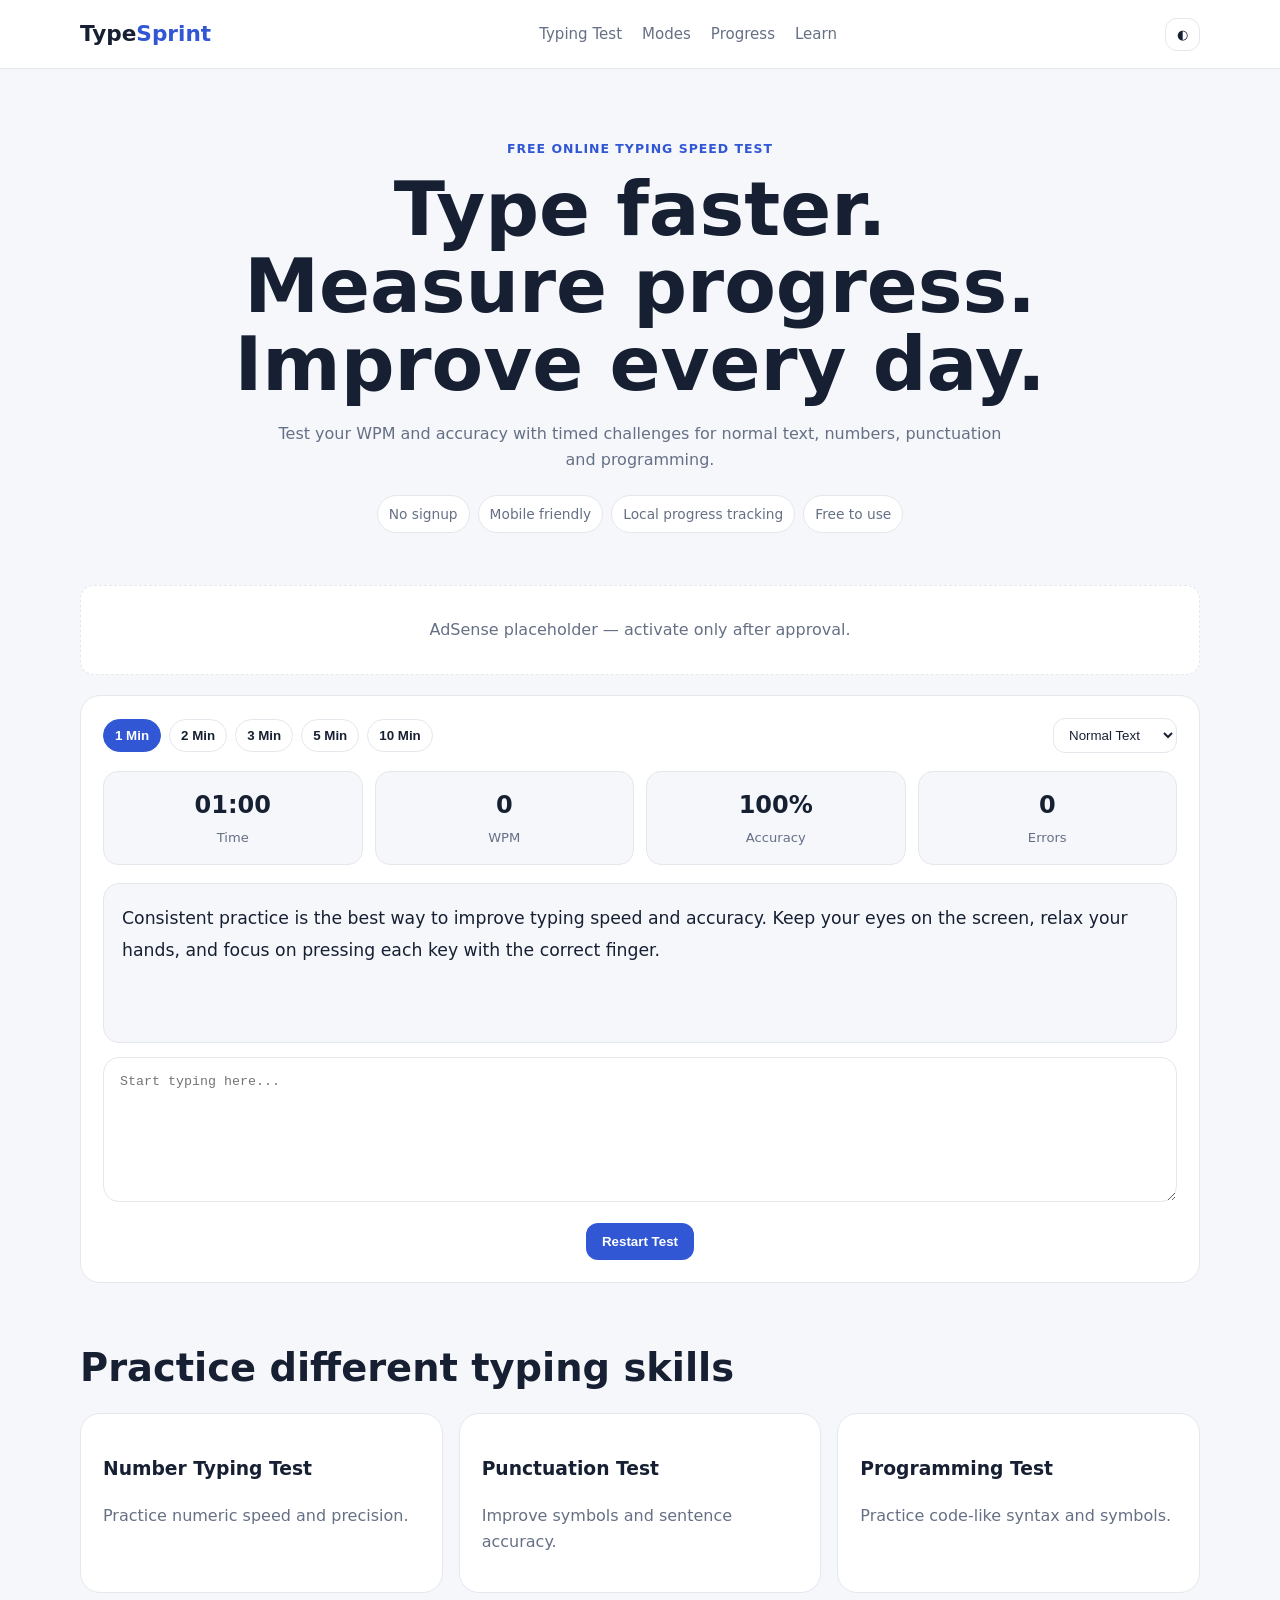
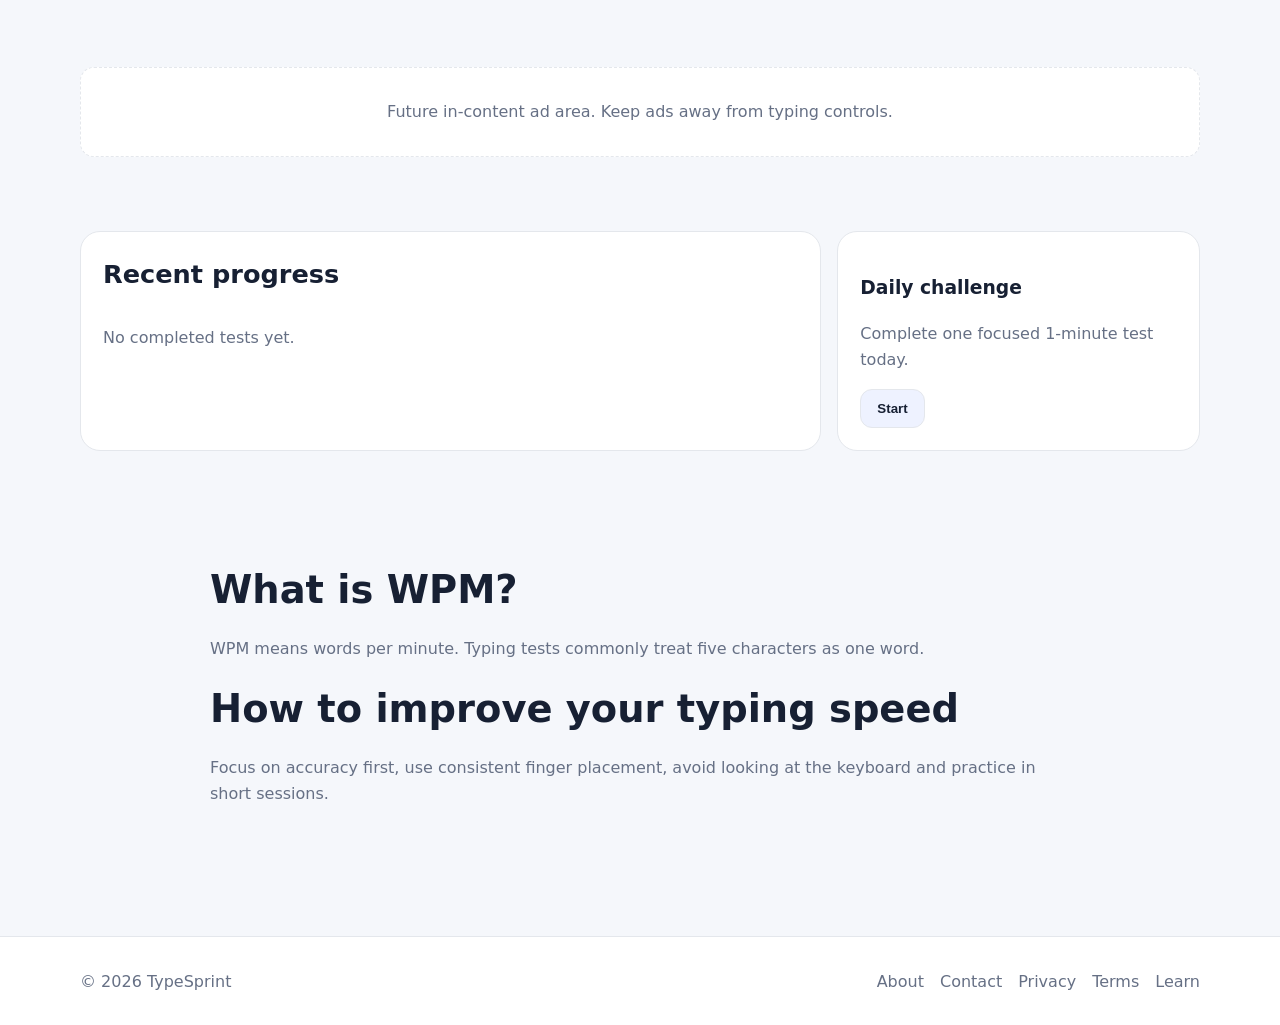
==== index.html @ 7d301784 "Initial TypeSprint V2 website" ====
<!doctype html><html lang="en" data-theme="light"><head><meta charset="utf-8"><meta name="viewport" content="width=device-width,initial-scale=1"><title>TypeSprint – Free Typing Test, WPM & Accuracy</title><meta name="description" content="Take a free typing test online. Measure WPM, accuracy, errors and practice normal text, numbers, punctuation and programming typing."><meta name="robots" content="index,follow"><link rel="canonical" href="https://example.com/"><link rel="stylesheet" href="styles.css"></head><body><header class="header"><div class="container nav-wrap"><a class="brand" href="index.html">Type<span>Sprint</span></a><nav class="nav"><a href="#typing-test">Typing Test</a><a href="#tools">Modes</a><a href="#progress">Progress</a><a href="blog.html">Learn</a></nav><button class="icon-btn" id="themeBtn">◐</button></div></header><main><section class="hero"><div class="container"><div class="eyebrow">Free online typing speed test</div><h1>Type faster. Measure progress. Improve every day.</h1><p>Test your WPM and accuracy with timed challenges for normal text, numbers, punctuation and programming.</p><div class="badge-row"><span class="badge">No signup</span><span class="badge">Mobile friendly</span><span class="badge">Local progress tracking</span><span class="badge">Free to use</span></div></div></section><div class="container ad-slot">AdSense placeholder — activate only after approval.</div><section class="container" id="typing-test"><div class="test-shell"><div class="toolbar"><div class="segment"><button class="active" data-seconds="60">1 Min</button><button data-seconds="120">2 Min</button><button data-seconds="180">3 Min</button><button data-seconds="300">5 Min</button><button data-seconds="600">10 Min</button></div><select class="mode-select" id="modeSelect"><option value="normal">Normal Text</option><option value="numbers">Numbers</option><option value="punctuation">Punctuation</option><option value="programming">Programming</option></select></div><div class="stats"><div class="stat"><strong id="time">01:00</strong><span>Time</span></div><div class="stat"><strong id="wpm">0</strong><span>WPM</span></div><div class="stat"><strong id="accuracy">100%</strong><span>Accuracy</span></div><div class="stat"><strong id="errors">0</strong><span>Errors</span></div></div><div class="passage" id="passage"></div><label class="sr-only" for="typingInput">Type here</label><textarea id="typingInput" placeholder="Start typing here..." autocomplete="off" spellcheck="false"></textarea><div class="actions"><button class="btn btn-primary" id="restartBtn">Restart Test</button></div><div class="result hidden" id="resultPanel"><h2>Your result</h2><div class="result-grid"><div><strong id="resultWpm">0</strong><span>WPM</span></div><div><strong id="resultAccuracy">0%</strong><span>Accuracy</span></div><div><strong id="resultChars">0</strong><span>Correct chars</span></div><div><strong id="resultErrors">0</strong><span>Errors</span></div></div><p id="personalBest"></p></div></div></section><section class="section" id="tools"><div class="container"><h2>Practice different typing skills</h2><div class="grid-3"><a class="card" href="number-typing-test.html"><h3>Number Typing Test</h3><p>Practice numeric speed and precision.</p></a><a class="card" href="punctuation-typing-test.html"><h3>Punctuation Test</h3><p>Improve symbols and sentence accuracy.</p></a><a class="card" href="programming-typing-test.html"><h3>Programming Test</h3><p>Practice code-like syntax and symbols.</p></a></div></div></section><div class="container ad-slot">Future in-content ad area. Keep ads away from typing controls.</div><section class="section" id="progress"><div class="container grid-3"><div class="card" style="grid-column:span 2"><h2 style="font-size:1.6rem">Recent progress</h2><div class="history-list" id="historyList"></div></div><div class="card"><h3>Daily challenge</h3><p>Complete one focused 1-minute test today.</p><button class="btn btn-secondary" id="dailyBtn">Start</button></div></div></section><section class="section"><div class="container content"><h2>What is WPM?</h2><p>WPM means words per minute. Typing tests commonly treat five characters as one word.</p><h2>How to improve your typing speed</h2><p>Focus on accuracy first, use consistent finger placement, avoid looking at the keyboard and practice in short sessions.</p></div></section></main><footer class="footer"><div class="container footer-inner"><span>© <span id="year"></span> TypeSprint</span><div class="footer-links"><a href="about.html">About</a><a href="contact.html">Contact</a><a href="privacy.html">Privacy</a><a href="terms.html">Terms</a><a href="blog.html">Learn</a></div></div></footer><script src="script.js"></script></body></html>
---- styles.css ----
*{box-sizing:border-box}:root{--bg:#f5f7fb;--card:#fff;--text:#172033;--muted:#667085;--border:#e4e7ec;--accent:#3157d5;--good:#16845b;--bad:#c43e3e;--soft:#eef2ff}html[data-theme="dark"]{--bg:#0f1420;--card:#161d2b;--text:#eef2f7;--muted:#9aa4b5;--border:#2b3444;--accent:#7e96ff;--good:#59d4a2;--bad:#ff8787;--soft:#202a40}body{margin:0;font-family:Inter,system-ui,sans-serif;background:var(--bg);color:var(--text);line-height:1.6}a{color:inherit;text-decoration:none}.container{width:min(1120px,calc(100% - 32px));margin:auto}.header{position:sticky;top:0;z-index:30;background:var(--card);border-bottom:1px solid var(--border)}.nav-wrap{min-height:68px;display:flex;align-items:center;justify-content:space-between;gap:18px}.brand{font-size:1.35rem;font-weight:900}.brand span{color:var(--accent)}.nav{display:flex;gap:20px;color:var(--muted);font-size:.94rem}.icon-btn,.segment button,.mode-select{border:1px solid var(--border);background:var(--card);color:var(--text);border-radius:12px;padding:8px 11px;cursor:pointer}.hero{padding:70px 0 32px;text-align:center}.eyebrow{font-size:.78rem;font-weight:800;text-transform:uppercase;letter-spacing:.08em;color:var(--accent)}h1{font-size:clamp(2.3rem,6vw,4.7rem);line-height:1.03;max-width:880px;margin:12px auto 18px}.hero p{max-width:740px;margin:auto;color:var(--muted)}.badge-row{display:flex;justify-content:center;flex-wrap:wrap;gap:8px;margin-top:22px}.badge{padding:7px 11px;border:1px solid var(--border);border-radius:999px;background:var(--card);font-size:.86rem;color:var(--muted)}.ad-slot{margin:20px auto;border:1px dashed var(--border);border-radius:14px;background:var(--card);color:var(--muted);min-height:90px;display:grid;place-items:center;text-align:center;padding:14px}.test-shell,.card{background:var(--card);border:1px solid var(--border);border-radius:20px;padding:22px}.toolbar{display:flex;justify-content:space-between;gap:16px;align-items:center;flex-wrap:wrap}.segment{display:flex;gap:8px;flex-wrap:wrap}.segment button{border-radius:999px;font-weight:700}.segment button.active{background:var(--accent);border-color:var(--accent);color:#fff}.stats,.result-grid{display:grid;grid-template-columns:repeat(4,1fr);gap:12px;margin:18px 0}.stat,.result-grid div{background:var(--bg);border:1px solid var(--border);border-radius:15px;padding:14px;text-align:center}.stat strong,.result-grid strong{display:block;font-size:1.5rem}.stat span,.result-grid span{font-size:.82rem;color:var(--muted)}.passage{background:var(--bg);border:1px solid var(--border);border-radius:16px;padding:18px;font-size:1.08rem;line-height:1.9;min-height:160px;user-select:none}.passage .correct{color:var(--good)}.passage .incorrect{color:var(--bad);text-decoration:underline}.passage .current{text-decoration:underline;text-decoration-thickness:2px}textarea{width:100%;margin-top:14px;border:1px solid var(--border);background:var(--card);color:var(--text);border-radius:16px;padding:16px;min-height:145px;resize:vertical;outline:none}.actions{display:flex;justify-content:center;gap:10px;margin-top:14px}.btn{border:0;border-radius:12px;padding:11px 16px;font-weight:800;cursor:pointer}.btn-primary{background:var(--accent);color:#fff}.btn-secondary{background:var(--soft);color:var(--text);border:1px solid var(--border)}.hidden{display:none}.section{padding:54px 0}.section h2{font-size:clamp(1.8rem,3vw,2.5rem);margin:0 0 14px}.section-intro,.card p,.content p,.content li{color:var(--muted)}.grid-3{display:grid;grid-template-columns:repeat(3,1fr);gap:16px}.history-list{display:grid;gap:8px}.history-item{display:flex;justify-content:space-between;padding:10px 12px;border:1px solid var(--border);border-radius:12px;background:var(--bg);font-size:.92rem}.content{max-width:860px}.content h1{font-size:clamp(2.2rem,5vw,4rem);margin-left:0}.footer{margin-top:60px;border-top:1px solid var(--border);background:var(--card)}.footer-inner{min-height:88px;display:flex;justify-content:space-between;align-items:center;color:var(--muted);gap:18px}.footer-links{display:flex;gap:16px;flex-wrap:wrap}.sr-only{position:absolute;width:1px;height:1px;overflow:hidden;clip:rect(0,0,0,0)}@media(max-width:820px){.grid-3{grid-template-columns:1fr}.nav{display:none}}@media(max-width:700px){.stats,.result-grid{grid-template-columns:repeat(2,1fr)}.test-shell{padding:16px}.footer-inner{align-items:flex-start;flex-direction:column;padding:22px 0}}
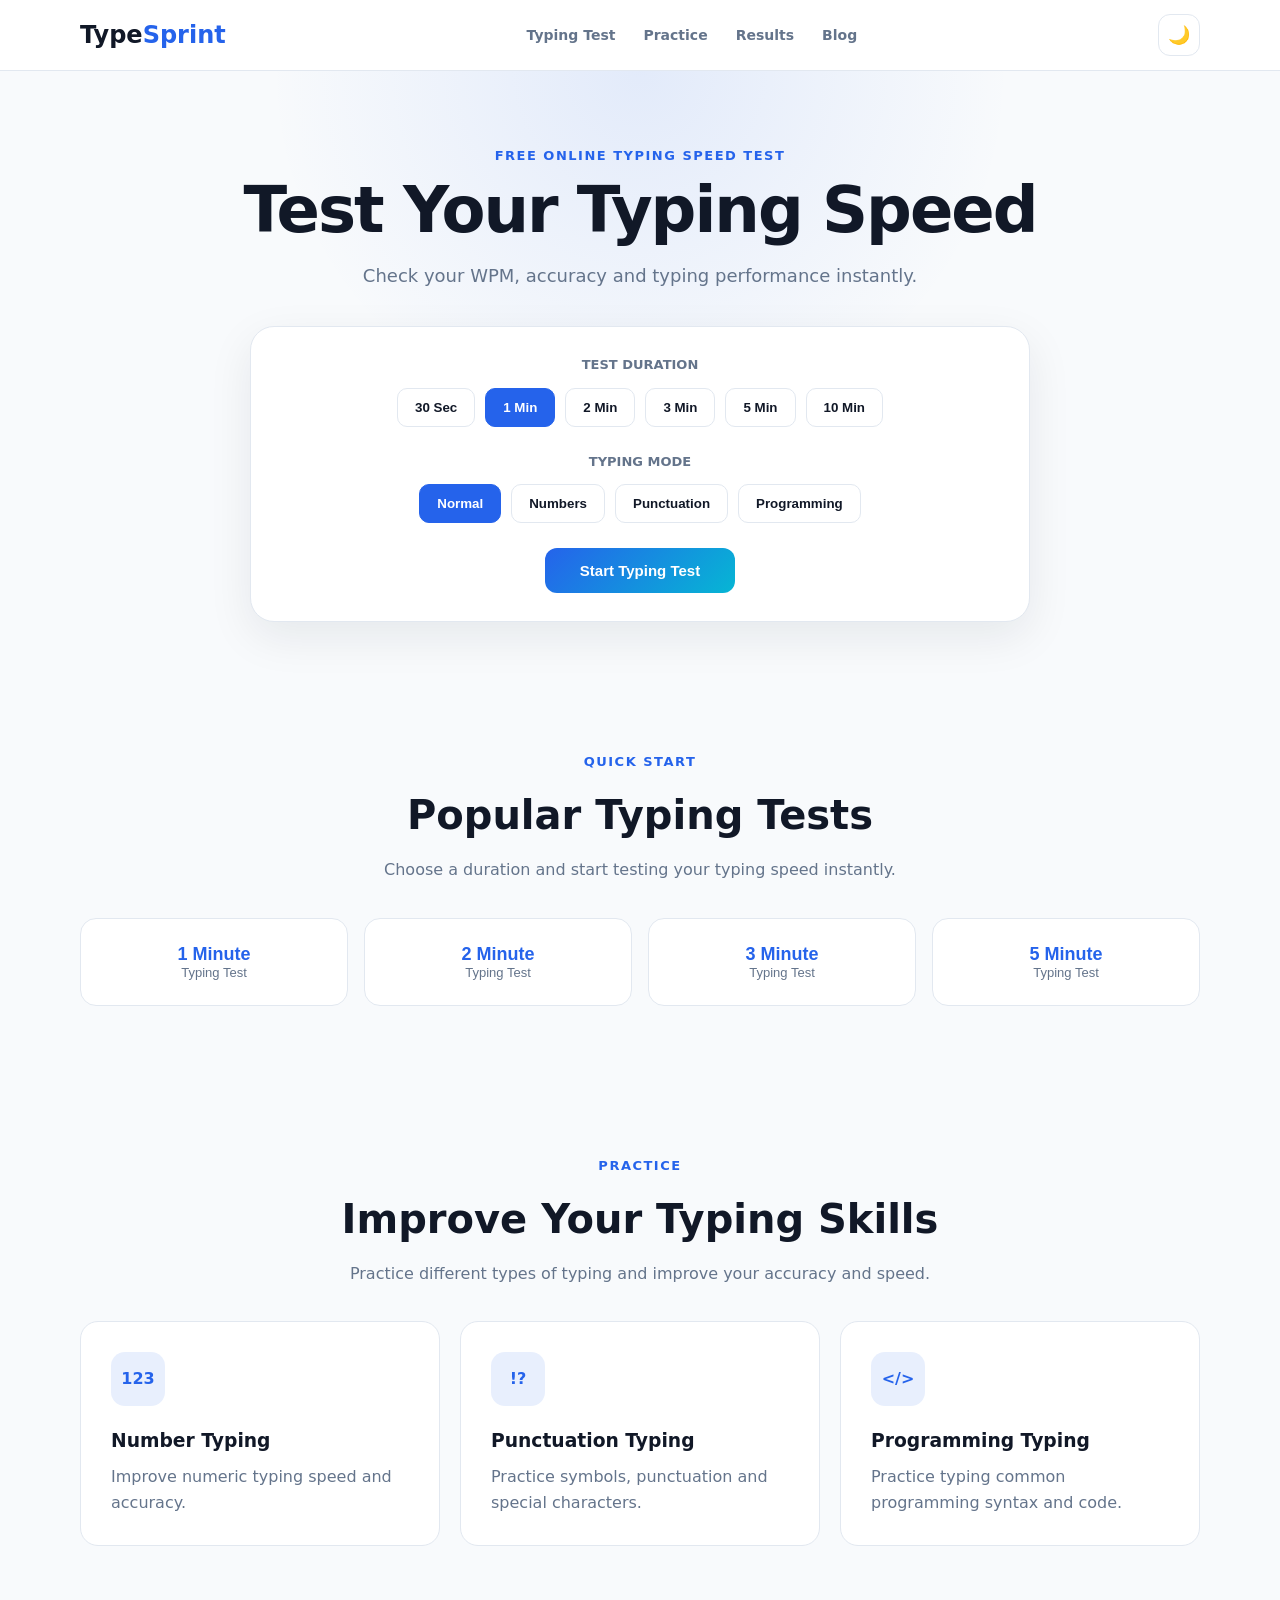
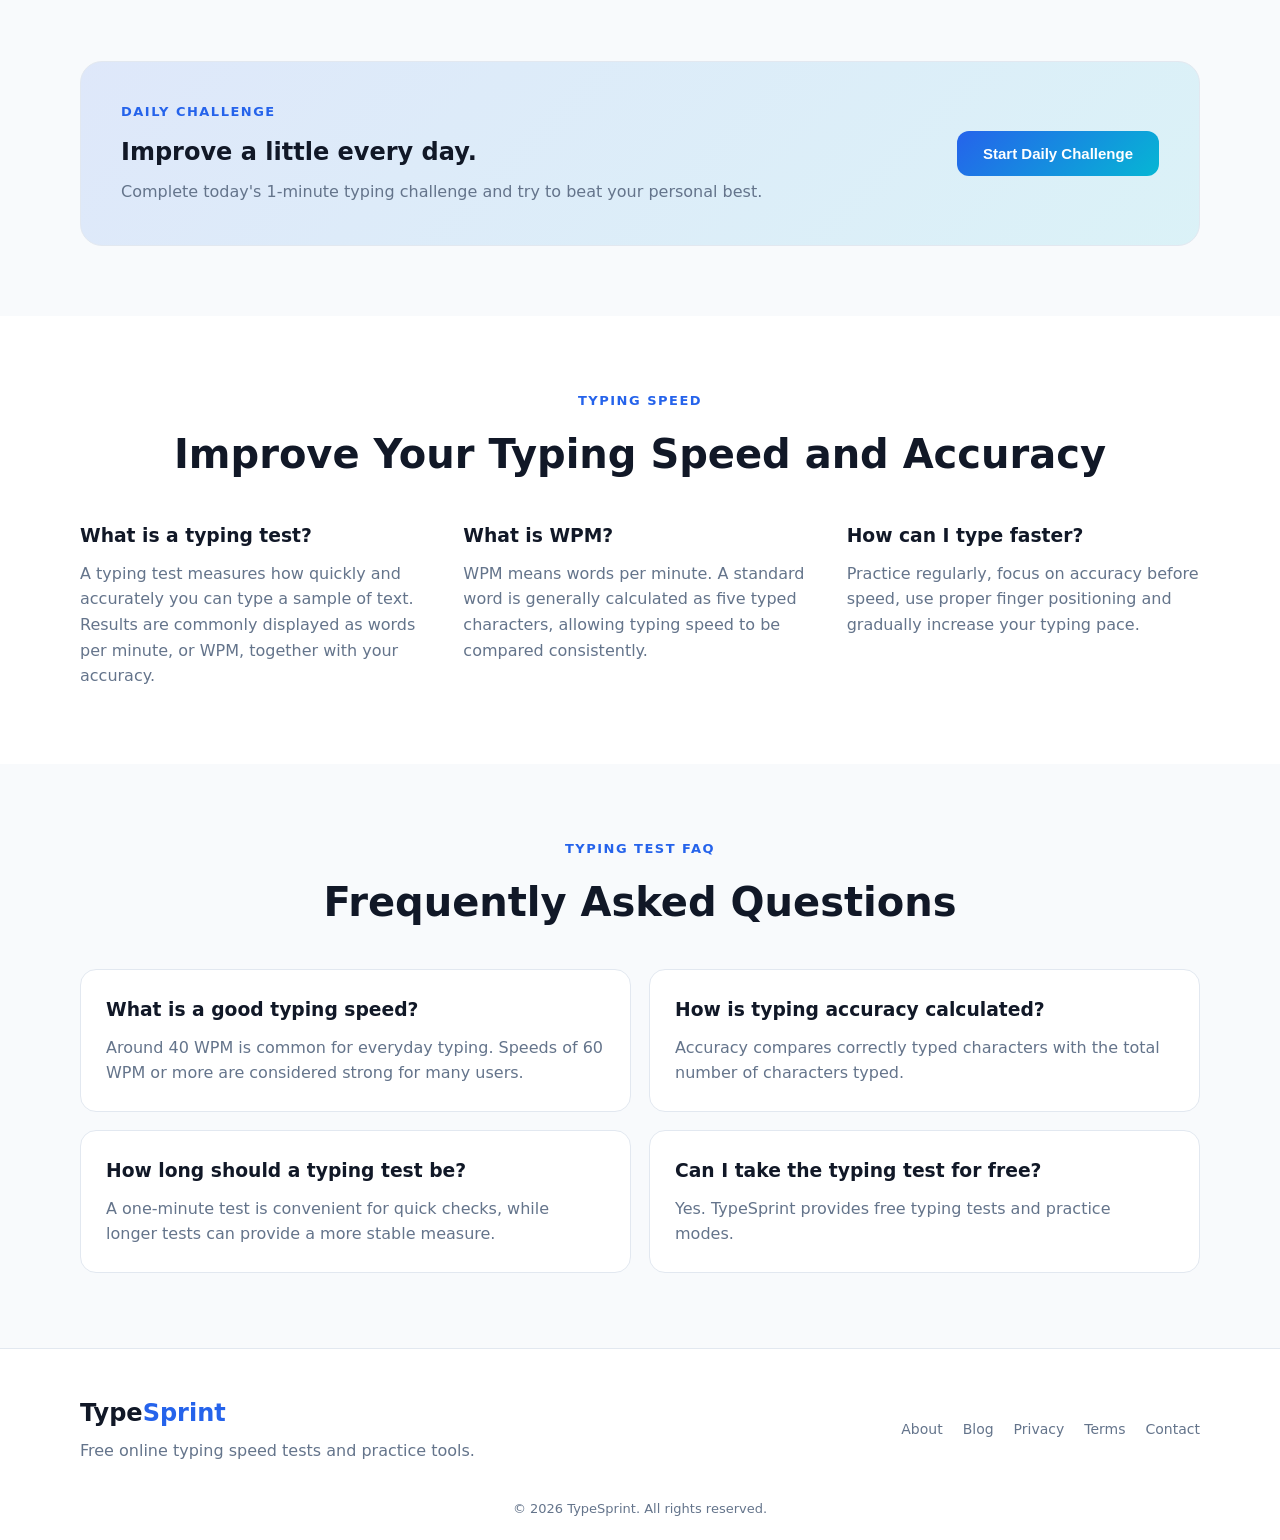
==== commit 7fb19a6e: "Redesign TypeSprint and improve typing tests" ====
--- a/index.html
+++ b/index.html
@@ -1 +1,689 @@
-<!doctype html><html lang="en" data-theme="light"><head><meta charset="utf-8"><meta name="viewport" content="width=device-width,initial-scale=1"><title>TypeSprint – Free Typing Test, WPM & Accuracy</title><meta name="description" content="Take a free typing test online. Measure WPM, accuracy, errors and practice normal text, numbers, punctuation and programming typing."><meta name="robots" content="index,follow"><link rel="canonical" href="https://example.com/"><link rel="stylesheet" href="styles.css"></head><body><header class="header"><div class="container nav-wrap"><a class="brand" href="index.html">Type<span>Sprint</span></a><nav class="nav"><a href="#typing-test">Typing Test</a><a href="#tools">Modes</a><a href="#progress">Progress</a><a href="blog.html">Learn</a></nav><button class="icon-btn" id="themeBtn">◐</button></div></header><main><section class="hero"><div class="container"><div class="eyebrow">Free online typing speed test</div><h1>Type faster. Measure progress. Improve every day.</h1><p>Test your WPM and accuracy with timed challenges for normal text, numbers, punctuation and programming.</p><div class="badge-row"><span class="badge">No signup</span><span class="badge">Mobile friendly</span><span class="badge">Local progress tracking</span><span class="badge">Free to use</span></div></div></section><div class="container ad-slot">AdSense placeholder — activate only after approval.</div><section class="container" id="typing-test"><div class="test-shell"><div class="toolbar"><div class="segment"><button class="active" data-seconds="60">1 Min</button><button data-seconds="120">2 Min</button><button data-seconds="180">3 Min</button><button data-seconds="300">5 Min</button><button data-seconds="600">10 Min</button></div><select class="mode-select" id="modeSelect"><option value="normal">Normal Text</option><option value="numbers">Numbers</option><option value="punctuation">Punctuation</option><option value="programming">Programming</option></select></div><div class="stats"><div class="stat"><strong id="time">01:00</strong><span>Time</span></div><div class="stat"><strong id="wpm">0</strong><span>WPM</span></div><div class="stat"><strong id="accuracy">100%</strong><span>Accuracy</span></div><div class="stat"><strong id="errors">0</strong><span>Errors</span></div></div><div class="passage" id="passage"></div><label class="sr-only" for="typingInput">Type here</label><textarea id="typingInput" placeholder="Start typing here..." autocomplete="off" spellcheck="false"></textarea><div class="actions"><button class="btn btn-primary" id="restartBtn">Restart Test</button></div><div class="result hidden" id="resultPanel"><h2>Your result</h2><div class="result-grid"><div><strong id="resultWpm">0</strong><span>WPM</span></div><div><strong id="resultAccuracy">0%</strong><span>Accuracy</span></div><div><strong id="resultChars">0</strong><span>Correct chars</span></div><div><strong id="resultErrors">0</strong><span>Errors</span></div></div><p id="personalBest"></p></div></div></section><section class="section" id="tools"><div class="container"><h2>Practice different typing skills</h2><div class="grid-3"><a class="card" href="number-typing-test.html"><h3>Number Typing Test</h3><p>Practice numeric speed and precision.</p></a><a class="card" href="punctuation-typing-test.html"><h3>Punctuation Test</h3><p>Improve symbols and sentence accuracy.</p></a><a class="card" href="programming-typing-test.html"><h3>Programming Test</h3><p>Practice code-like syntax and symbols.</p></a></div></div></section><div class="container ad-slot">Future in-content ad area. Keep ads away from typing controls.</div><section class="section" id="progress"><div class="container grid-3"><div class="card" style="grid-column:span 2"><h2 style="font-size:1.6rem">Recent progress</h2><div class="history-list" id="historyList"></div></div><div class="card"><h3>Daily challenge</h3><p>Complete one focused 1-minute test today.</p><button class="btn btn-secondary" id="dailyBtn">Start</button></div></div></section><section class="section"><div class="container content"><h2>What is WPM?</h2><p>WPM means words per minute. Typing tests commonly treat five characters as one word.</p><h2>How to improve your typing speed</h2><p>Focus on accuracy first, use consistent finger placement, avoid looking at the keyboard and practice in short sessions.</p></div></section></main><footer class="footer"><div class="container footer-inner"><span>© <span id="year"></span> TypeSprint</span><div class="footer-links"><a href="about.html">About</a><a href="contact.html">Contact</a><a href="privacy.html">Privacy</a><a href="terms.html">Terms</a><a href="blog.html">Learn</a></div></div></footer><script src="script.js"></script></body></html>+<!DOCTYPE html>
+<html lang="en">
+<head>
+    <meta charset="UTF-8">
+    <meta name="viewport" content="width=device-width, initial-scale=1.0">
+
+    <title>TypeSprint - Free Online Typing Speed Test</title>
+
+    <meta
+        name="description"
+        content="Take a free online typing speed test with TypeSprint. Measure WPM, accuracy and errors with timed typing tests for normal text, numbers, punctuation and programming."
+    >
+
+    <link rel="stylesheet" href="styles.css">
+</head>
+
+<body>
+
+<header class="site-header">
+    <div class="container nav-container">
+
+        <a href="index.html" class="logo">
+            Type<span>Sprint</span>
+        </a>
+
+        <nav>
+            <a href="index.html">Typing Test</a>
+            <a href="#practice">Practice</a>
+            <a href="#results">Results</a>
+            <a href="blog.html">Blog</a>
+        </nav>
+
+        <button id="themeToggle" class="theme-button">
+            🌙
+        </button>
+
+    </div>
+</header>
+
+
+<main>
+
+<section class="hero">
+
+    <div class="container">
+
+        <p class="eyebrow">
+            FREE ONLINE TYPING SPEED TEST
+        </p>
+
+        <h1>
+            Test Your Typing Speed
+        </h1>
+
+        <p class="hero-subtitle">
+            Check your WPM, accuracy and typing performance instantly.
+        </p>
+
+
+        <div class="test-card">
+
+            <div class="selection-group">
+
+                <p class="selection-title">
+                    Test Duration
+                </p>
+
+                <div class="option-buttons" id="durationButtons">
+
+                    <button data-time="30">
+                        30 Sec
+                    </button>
+
+                    <button
+                        data-time="60"
+                        class="active"
+                    >
+                        1 Min
+                    </button>
+
+                    <button data-time="120">
+                        2 Min
+                    </button>
+
+                    <button data-time="180">
+                        3 Min
+                    </button>
+
+                    <button data-time="300">
+                        5 Min
+                    </button>
+
+                    <button data-time="600">
+                        10 Min
+                    </button>
+
+                </div>
+
+            </div>
+
+
+            <div class="selection-group">
+
+                <p class="selection-title">
+                    Typing Mode
+                </p>
+
+                <div class="option-buttons mode-buttons" id="modeButtons">
+
+                    <button
+                        data-mode="normal"
+                        class="active"
+                    >
+                        Normal
+                    </button>
+
+                    <button data-mode="numbers">
+                        Numbers
+                    </button>
+
+                    <button data-mode="punctuation">
+                        Punctuation
+                    </button>
+
+                    <button data-mode="programming">
+                        Programming
+                    </button>
+
+                </div>
+
+            </div>
+
+
+            <button
+                id="startTest"
+                class="primary-button"
+            >
+                Start Typing Test
+            </button>
+
+        </div>
+
+    </div>
+
+</section>
+
+
+
+<section
+    id="typingArea"
+    class="typing-section hidden"
+>
+
+    <div class="container">
+
+        <div class="typing-card">
+
+            <div class="typing-stats">
+
+                <div>
+                    <span id="timer">60</span>
+                    <small>Seconds</small>
+                </div>
+
+                <div>
+                    <span id="liveWpm">0</span>
+                    <small>WPM</small>
+                </div>
+
+                <div>
+                    <span id="liveAccuracy">100%</span>
+                    <small>Accuracy</small>
+                </div>
+
+            </div>
+
+
+            <div
+                id="textDisplay"
+                class="text-display"
+            ></div>
+
+
+            <textarea
+                id="typingInput"
+                placeholder="Start typing here..."
+                autocomplete="off"
+                autocorrect="off"
+                autocapitalize="off"
+                spellcheck="false"
+            ></textarea>
+
+
+            <button
+                id="restartTest"
+                class="secondary-button"
+            >
+                Restart Test
+            </button>
+
+        </div>
+
+    </div>
+
+</section>
+
+
+
+<section
+    id="results"
+    class="results-section hidden"
+>
+
+    <div class="container">
+
+        <div class="section-heading">
+
+            <p class="eyebrow">
+                YOUR RESULTS
+            </p>
+
+            <h2>
+                Typing Test Results
+            </h2>
+
+        </div>
+
+
+        <div class="result-grid">
+
+            <div class="result-card">
+
+                <strong id="resultWpm">
+                    0
+                </strong>
+
+                <span>
+                    WPM
+                </span>
+
+            </div>
+
+
+            <div class="result-card">
+
+                <strong id="resultAccuracy">
+                    0%
+                </strong>
+
+                <span>
+                    Accuracy
+                </span>
+
+            </div>
+
+
+            <div class="result-card">
+
+                <strong id="resultErrors">
+                    0
+                </strong>
+
+                <span>
+                    Errors
+                </span>
+
+            </div>
+
+
+            <div class="result-card">
+
+                <strong id="personalBest">
+                    0
+                </strong>
+
+                <span>
+                    Personal Best
+                </span>
+
+            </div>
+
+        </div>
+
+
+        <button
+            id="tryAgain"
+            class="primary-button"
+        >
+            Try Again
+        </button>
+
+    </div>
+
+</section>
+
+
+
+<section class="quick-tests">
+
+    <div class="container">
+
+        <div class="section-heading">
+
+            <p class="eyebrow">
+                QUICK START
+            </p>
+
+            <h2>
+                Popular Typing Tests
+            </h2>
+
+            <p>
+                Choose a duration and start testing your typing speed instantly.
+            </p>
+
+        </div>
+
+
+        <div class="quick-grid">
+
+            <button
+                class="quick-card"
+                data-time="60"
+            >
+                <strong>1 Minute</strong>
+                <span>Typing Test</span>
+            </button>
+
+            <button
+                class="quick-card"
+                data-time="120"
+            >
+                <strong>2 Minute</strong>
+                <span>Typing Test</span>
+            </button>
+
+            <button
+                class="quick-card"
+                data-time="180"
+            >
+                <strong>3 Minute</strong>
+                <span>Typing Test</span>
+            </button>
+
+            <button
+                class="quick-card"
+                data-time="300"
+            >
+                <strong>5 Minute</strong>
+                <span>Typing Test</span>
+            </button>
+
+        </div>
+
+    </div>
+
+</section>
+
+
+
+<section
+    id="practice"
+    class="practice-section"
+>
+
+    <div class="container">
+
+        <div class="section-heading">
+
+            <p class="eyebrow">
+                PRACTICE
+            </p>
+
+            <h2>
+                Improve Your Typing Skills
+            </h2>
+
+            <p>
+                Practice different types of typing and improve your accuracy and speed.
+            </p>
+
+        </div>
+
+
+        <div class="practice-grid">
+
+            <a
+                href="number-typing-test.html"
+                class="practice-card"
+            >
+                <span class="practice-icon">
+                    123
+                </span>
+
+                <h3>
+                    Number Typing
+                </h3>
+
+                <p>
+                    Improve numeric typing speed and accuracy.
+                </p>
+
+            </a>
+
+
+            <a
+                href="punctuation-typing-test.html"
+                class="practice-card"
+            >
+
+                <span class="practice-icon">
+                    !?
+                </span>
+
+                <h3>
+                    Punctuation Typing
+                </h3>
+
+                <p>
+                    Practice symbols, punctuation and special characters.
+                </p>
+
+            </a>
+
+
+            <a
+                href="programming-typing-test.html"
+                class="practice-card"
+            >
+
+                <span class="practice-icon">
+                    &lt;/&gt;
+                </span>
+
+                <h3>
+                    Programming Typing
+                </h3>
+
+                <p>
+                    Practice typing common programming syntax and code.
+                </p>
+
+            </a>
+
+        </div>
+
+    </div>
+
+</section>
+
+
+
+<section class="daily-section">
+
+    <div class="container daily-card">
+
+        <div>
+
+            <p class="eyebrow">
+                DAILY CHALLENGE
+            </p>
+
+            <h2>
+                Improve a little every day.
+            </h2>
+
+            <p>
+                Complete today's 1-minute typing challenge and try to beat your personal best.
+            </p>
+
+        </div>
+
+        <button
+            id="dailyChallenge"
+            class="primary-button"
+        >
+            Start Daily Challenge
+        </button>
+
+    </div>
+
+</section>
+
+
+
+<section class="seo-section">
+
+    <div class="container">
+
+        <div class="section-heading">
+
+            <p class="eyebrow">
+                TYPING SPEED
+            </p>
+
+            <h2>
+                Improve Your Typing Speed and Accuracy
+            </h2>
+
+        </div>
+
+        <div class="content-columns">
+
+            <div>
+
+                <h3>
+                    What is a typing test?
+                </h3>
+
+                <p>
+                    A typing test measures how quickly and accurately you can type a sample of text.
+                    Results are commonly displayed as words per minute, or WPM, together with your accuracy.
+                </p>
+
+            </div>
+
+            <div>
+
+                <h3>
+                    What is WPM?
+                </h3>
+
+                <p>
+                    WPM means words per minute. A standard word is generally calculated as five typed characters,
+                    allowing typing speed to be compared consistently.
+                </p>
+
+            </div>
+
+            <div>
+
+                <h3>
+                    How can I type faster?
+                </h3>
+
+                <p>
+                    Practice regularly, focus on accuracy before speed, use proper finger positioning
+                    and gradually increase your typing pace.
+                </p>
+
+            </div>
+
+        </div>
+
+    </div>
+
+</section>
+
+
+
+<section class="faq-section">
+
+    <div class="container">
+
+        <div class="section-heading">
+
+            <p class="eyebrow">
+                TYPING TEST FAQ
+            </p>
+
+            <h2>
+                Frequently Asked Questions
+            </h2>
+
+        </div>
+
+
+        <div class="faq-grid">
+
+            <article>
+
+                <h3>
+                    What is a good typing speed?
+                </h3>
+
+                <p>
+                    Around 40 WPM is common for everyday typing.
+                    Speeds of 60 WPM or more are considered strong for many users.
+                </p>
+
+            </article>
+
+
+            <article>
+
+                <h3>
+                    How is typing accuracy calculated?
+                </h3>
+
+                <p>
+                    Accuracy compares correctly typed characters with the total number of characters typed.
+                </p>
+
+            </article>
+
+
+            <article>
+
+                <h3>
+                    How long should a typing test be?
+                </h3>
+
+                <p>
+                    A one-minute test is convenient for quick checks, while longer tests can provide a more stable measure.
+                </p>
+
+            </article>
+
+
+            <article>
+
+                <h3>
+                    Can I take the typing test for free?
+                </h3>
+
+                <p>
+                    Yes. TypeSprint provides free typing tests and practice modes.
+                </p>
+
+            </article>
+
+        </div>
+
+    </div>
+
+</section>
+
+
+</main>
+
+
+
+<footer>
+
+    <div class="container footer-container">
+
+        <div>
+
+            <a
+                href="index.html"
+                class="logo"
+            >
+                Type<span>Sprint</span>
+            </a>
+
+            <p>
+                Free online typing speed tests and practice tools.
+            </p>
+
+        </div>
+
+
+        <div class="footer-links">
+
+            <a href="about.html">
+                About
+            </a>
+
+            <a href="blog.html">
+                Blog
+            </a>
+
+            <a href="privacy.html">
+                Privacy
+            </a>
+
+            <a href="terms.html">
+                Terms
+            </a>
+
+            <a href="contact.html">
+                Contact
+            </a>
+
+        </div>
+
+    </div>
+
+    <p class="copyright">
+        © 2026 TypeSprint. All rights reserved.
+    </p>
+
+</footer>
+
+
+<script src="script.js"></script>
+
+</body>
+</html>
--- a/styles.css
+++ b/styles.css
@@ -1 +1,850 @@
-*{box-sizing:border-box}:root{--bg:#f5f7fb;--card:#fff;--text:#172033;--muted:#667085;--border:#e4e7ec;--accent:#3157d5;--good:#16845b;--bad:#c43e3e;--soft:#eef2ff}html[data-theme="dark"]{--bg:#0f1420;--card:#161d2b;--text:#eef2f7;--muted:#9aa4b5;--border:#2b3444;--accent:#7e96ff;--good:#59d4a2;--bad:#ff8787;--soft:#202a40}body{margin:0;font-family:Inter,system-ui,sans-serif;background:var(--bg);color:var(--text);line-height:1.6}a{color:inherit;text-decoration:none}.container{width:min(1120px,calc(100% - 32px));margin:auto}.header{position:sticky;top:0;z-index:30;background:var(--card);border-bottom:1px solid var(--border)}.nav-wrap{min-height:68px;display:flex;align-items:center;justify-content:space-between;gap:18px}.brand{font-size:1.35rem;font-weight:900}.brand span{color:var(--accent)}.nav{display:flex;gap:20px;color:var(--muted);font-size:.94rem}.icon-btn,.segment button,.mode-select{border:1px solid var(--border);background:var(--card);color:var(--text);border-radius:12px;padding:8px 11px;cursor:pointer}.hero{padding:70px 0 32px;text-align:center}.eyebrow{font-size:.78rem;font-weight:800;text-transform:uppercase;letter-spacing:.08em;color:var(--accent)}h1{font-size:clamp(2.3rem,6vw,4.7rem);line-height:1.03;max-width:880px;margin:12px auto 18px}.hero p{max-width:740px;margin:auto;color:var(--muted)}.badge-row{display:flex;justify-content:center;flex-wrap:wrap;gap:8px;margin-top:22px}.badge{padding:7px 11px;border:1px solid var(--border);border-radius:999px;background:var(--card);font-size:.86rem;color:var(--muted)}.ad-slot{margin:20px auto;border:1px dashed var(--border);border-radius:14px;background:var(--card);color:var(--muted);min-height:90px;display:grid;place-items:center;text-align:center;padding:14px}.test-shell,.card{background:var(--card);border:1px solid var(--border);border-radius:20px;padding:22px}.toolbar{display:flex;justify-content:space-between;gap:16px;align-items:center;flex-wrap:wrap}.segment{display:flex;gap:8px;flex-wrap:wrap}.segment button{border-radius:999px;font-weight:700}.segment button.active{background:var(--accent);border-color:var(--accent);color:#fff}.stats,.result-grid{display:grid;grid-template-columns:repeat(4,1fr);gap:12px;margin:18px 0}.stat,.result-grid div{background:var(--bg);border:1px solid var(--border);border-radius:15px;padding:14px;text-align:center}.stat strong,.result-grid strong{display:block;font-size:1.5rem}.stat span,.result-grid span{font-size:.82rem;color:var(--muted)}.passage{background:var(--bg);border:1px solid var(--border);border-radius:16px;padding:18px;font-size:1.08rem;line-height:1.9;min-height:160px;user-select:none}.passage .correct{color:var(--good)}.passage .incorrect{color:var(--bad);text-decoration:underline}.passage .current{text-decoration:underline;text-decoration-thickness:2px}textarea{width:100%;margin-top:14px;border:1px solid var(--border);background:var(--card);color:var(--text);border-radius:16px;padding:16px;min-height:145px;resize:vertical;outline:none}.actions{display:flex;justify-content:center;gap:10px;margin-top:14px}.btn{border:0;border-radius:12px;padding:11px 16px;font-weight:800;cursor:pointer}.btn-primary{background:var(--accent);color:#fff}.btn-secondary{background:var(--soft);color:var(--text);border:1px solid var(--border)}.hidden{display:none}.section{padding:54px 0}.section h2{font-size:clamp(1.8rem,3vw,2.5rem);margin:0 0 14px}.section-intro,.card p,.content p,.content li{color:var(--muted)}.grid-3{display:grid;grid-template-columns:repeat(3,1fr);gap:16px}.history-list{display:grid;gap:8px}.history-item{display:flex;justify-content:space-between;padding:10px 12px;border:1px solid var(--border);border-radius:12px;background:var(--bg);font-size:.92rem}.content{max-width:860px}.content h1{font-size:clamp(2.2rem,5vw,4rem);margin-left:0}.footer{margin-top:60px;border-top:1px solid var(--border);background:var(--card)}.footer-inner{min-height:88px;display:flex;justify-content:space-between;align-items:center;color:var(--muted);gap:18px}.footer-links{display:flex;gap:16px;flex-wrap:wrap}.sr-only{position:absolute;width:1px;height:1px;overflow:hidden;clip:rect(0,0,0,0)}@media(max-width:820px){.grid-3{grid-template-columns:1fr}.nav{display:none}}@media(max-width:700px){.stats,.result-grid{grid-template-columns:repeat(2,1fr)}.test-shell{padding:16px}.footer-inner{align-items:flex-start;flex-direction:column;padding:22px 0}}+* {
+    box-sizing: border-box;
+    margin: 0;
+    padding: 0;
+}
+
+:root {
+    --bg: #f8fafc;
+    --surface: #ffffff;
+    --text: #111827;
+    --muted: #64748b;
+    --border: #e2e8f0;
+
+    --primary: #2563eb;
+    --primary-dark: #1d4ed8;
+
+    --accent: #06b6d4;
+
+    --shadow:
+        0 15px 45px rgba(15, 23, 42, 0.08);
+}
+
+body.dark {
+    --bg: #0f172a;
+    --surface: #172033;
+    --text: #f8fafc;
+    --muted: #94a3b8;
+    --border: #334155;
+
+    --shadow:
+        0 15px 45px rgba(0, 0, 0, 0.25);
+}
+
+body {
+    font-family:
+        Inter,
+        system-ui,
+        -apple-system,
+        BlinkMacSystemFont,
+        "Segoe UI",
+        sans-serif;
+
+    background: var(--bg);
+    color: var(--text);
+
+    line-height: 1.6;
+
+    transition:
+        background 0.25s ease,
+        color 0.25s ease;
+}
+
+.container {
+    width: min(1120px, 92%);
+    margin: auto;
+}
+
+
+/* HEADER */
+
+.site-header {
+    background: var(--surface);
+
+    position: sticky;
+    top: 0;
+
+    z-index: 1000;
+
+    border-bottom: 1px solid var(--border);
+}
+
+.nav-container {
+    height: 70px;
+
+    display: flex;
+    align-items: center;
+    justify-content: space-between;
+}
+
+.logo {
+    font-size: 24px;
+    font-weight: 800;
+
+    text-decoration: none;
+    color: var(--text);
+}
+
+.logo span {
+    color: var(--primary);
+}
+
+nav {
+    display: flex;
+    gap: 28px;
+}
+
+nav a {
+    text-decoration: none;
+    color: var(--muted);
+
+    font-weight: 600;
+    font-size: 14px;
+}
+
+nav a:hover {
+    color: var(--primary);
+}
+
+.theme-button {
+    border: 1px solid var(--border);
+
+    background: var(--surface);
+
+    width: 42px;
+    height: 42px;
+
+    border-radius: 12px;
+
+    cursor: pointer;
+
+    font-size: 18px;
+}
+
+
+/* HERO */
+
+.hero {
+    padding:
+        75px 0
+        55px;
+
+    text-align: center;
+
+    background:
+        radial-gradient(
+            circle at top,
+            rgba(37, 99, 235, 0.10),
+            transparent 42%
+        );
+}
+
+.eyebrow {
+    color: var(--primary);
+
+    font-size: 13px;
+    font-weight: 800;
+
+    letter-spacing: 1.5px;
+
+    text-transform: uppercase;
+
+    margin-bottom: 10px;
+}
+
+.hero h1 {
+    font-size:
+        clamp(
+            38px,
+            7vw,
+            64px
+        );
+
+    line-height: 1.05;
+
+    letter-spacing: -2px;
+}
+
+.hero-subtitle {
+    max-width: 650px;
+
+    margin:
+        18px auto
+        35px;
+
+    color: var(--muted);
+
+    font-size: 18px;
+}
+
+
+/* TEST CARD */
+
+.test-card {
+    width: min(780px, 100%);
+
+    margin: auto;
+
+    padding: 28px;
+
+    background: var(--surface);
+
+    border: 1px solid var(--border);
+
+    border-radius: 24px;
+
+    box-shadow: var(--shadow);
+}
+
+.selection-group {
+    margin-bottom: 25px;
+}
+
+.selection-title {
+    font-size: 13px;
+    font-weight: 800;
+
+    margin-bottom: 12px;
+
+    text-transform: uppercase;
+
+    color: var(--muted);
+}
+
+.option-buttons {
+    display: flex;
+    justify-content: center;
+
+    flex-wrap: wrap;
+
+    gap: 10px;
+}
+
+.option-buttons button {
+    padding: 11px 17px;
+
+    border: 1px solid var(--border);
+
+    background: var(--surface);
+
+    color: var(--text);
+
+    border-radius: 10px;
+
+    cursor: pointer;
+
+    font-weight: 700;
+}
+
+.option-buttons button:hover {
+    border-color: var(--primary);
+
+    color: var(--primary);
+}
+
+.option-buttons button.active {
+    background: var(--primary);
+
+    border-color: var(--primary);
+
+    color: white;
+}
+
+
+/* BUTTONS */
+
+.primary-button,
+.secondary-button {
+    border: 0;
+
+    border-radius: 12px;
+
+    padding: 14px 26px;
+
+    font-size: 15px;
+    font-weight: 800;
+
+    cursor: pointer;
+}
+
+.primary-button {
+    color: white;
+
+    background:
+        linear-gradient(
+            135deg,
+            var(--primary),
+            var(--accent)
+        );
+
+    min-width: 190px;
+}
+
+.primary-button:hover {
+    opacity: 0.92;
+}
+
+.secondary-button {
+    background: var(--surface);
+
+    color: var(--text);
+
+    border: 1px solid var(--border);
+}
+
+
+/* TYPING TEST */
+
+.typing-section {
+    padding:
+        40px 0
+        70px;
+}
+
+.typing-card {
+    background: var(--surface);
+
+    border:
+        1px solid
+        var(--border);
+
+    border-radius: 22px;
+
+    padding: 30px;
+
+    box-shadow: var(--shadow);
+}
+
+.typing-stats {
+    display: grid;
+
+    grid-template-columns:
+        repeat(3, 1fr);
+
+    margin-bottom: 24px;
+
+    border-bottom:
+        1px solid
+        var(--border);
+
+    padding-bottom: 20px;
+}
+
+.typing-stats div {
+    text-align: center;
+}
+
+.typing-stats span {
+    display: block;
+
+    font-size: 27px;
+    font-weight: 800;
+
+    color: var(--primary);
+}
+
+.typing-stats small {
+    color: var(--muted);
+}
+
+.text-display {
+    font-family:
+        "Courier New",
+        monospace;
+
+    font-size: 20px;
+
+    line-height: 1.9;
+
+    min-height: 140px;
+
+    padding: 22px;
+
+    border-radius: 14px;
+
+    background: var(--bg);
+
+    border:
+        1px solid
+        var(--border);
+
+    margin-bottom: 16px;
+}
+
+#typingInput {
+    width: 100%;
+
+    min-height: 130px;
+
+    padding: 18px;
+
+    font-size: 18px;
+
+    color: var(--text);
+
+    background: var(--surface);
+
+    border:
+        2px solid
+        var(--border);
+
+    border-radius: 14px;
+
+    resize: vertical;
+
+    outline: none;
+
+    margin-bottom: 16px;
+}
+
+#typingInput:focus {
+    border-color: var(--primary);
+}
+
+
+/* SECTIONS */
+
+.section-heading {
+    text-align: center;
+
+    margin-bottom: 35px;
+}
+
+.section-heading h2 {
+    font-size:
+        clamp(
+            28px,
+            4vw,
+            40px
+        );
+
+    margin-bottom: 10px;
+}
+
+.section-heading p:not(.eyebrow) {
+    color: var(--muted);
+}
+
+
+/* QUICK TESTS */
+
+.quick-tests,
+.practice-section,
+.seo-section,
+.faq-section {
+    padding: 75px 0;
+}
+
+.quick-grid {
+    display: grid;
+
+    grid-template-columns:
+        repeat(4, 1fr);
+
+    gap: 16px;
+}
+
+.quick-card {
+    background: var(--surface);
+
+    border:
+        1px solid
+        var(--border);
+
+    border-radius: 16px;
+
+    padding: 25px 15px;
+
+    cursor: pointer;
+
+    color: var(--text);
+
+    transition:
+        transform 0.2s ease,
+        border 0.2s ease;
+}
+
+.quick-card:hover {
+    transform:
+        translateY(-4px);
+
+    border-color:
+        var(--primary);
+}
+
+.quick-card strong {
+    display: block;
+
+    font-size: 18px;
+
+    color: var(--primary);
+}
+
+.quick-card span {
+    font-size: 13px;
+
+    color: var(--muted);
+}
+
+
+/* RESULTS */
+
+.results-section {
+    padding:
+        60px 0;
+
+    text-align: center;
+}
+
+.result-grid {
+    display: grid;
+
+    grid-template-columns:
+        repeat(4, 1fr);
+
+    gap: 16px;
+
+    margin-bottom: 30px;
+}
+
+.result-card {
+    background: var(--surface);
+
+    border:
+        1px solid
+        var(--border);
+
+    padding: 30px;
+
+    border-radius: 18px;
+}
+
+.result-card strong {
+    display: block;
+
+    font-size: 35px;
+
+    color: var(--primary);
+}
+
+.result-card span {
+    color: var(--muted);
+}
+
+
+/* PRACTICE */
+
+.practice-grid {
+    display: grid;
+
+    grid-template-columns:
+        repeat(3, 1fr);
+
+    gap: 20px;
+}
+
+.practice-card {
+    text-decoration: none;
+
+    color: var(--text);
+
+    background: var(--surface);
+
+    border:
+        1px solid
+        var(--border);
+
+    border-radius: 18px;
+
+    padding: 30px;
+
+    transition:
+        transform 0.2s ease,
+        border 0.2s ease;
+}
+
+.practice-card:hover {
+    transform:
+        translateY(-5px);
+
+    border-color:
+        var(--primary);
+}
+
+.practice-icon {
+    width: 54px;
+    height: 54px;
+
+    display: flex;
+
+    align-items: center;
+    justify-content: center;
+
+    border-radius: 14px;
+
+    background:
+        rgba(
+            37,
+            99,
+            235,
+            0.1
+        );
+
+    color: var(--primary);
+
+    font-weight: 800;
+
+    margin-bottom: 20px;
+}
+
+.practice-card h3 {
+    margin-bottom: 8px;
+}
+
+.practice-card p {
+    color: var(--muted);
+}
+
+
+/* DAILY */
+
+.daily-section {
+    padding:
+        40px 0
+        70px;
+}
+
+.daily-card {
+    padding: 40px;
+
+    border-radius: 22px;
+
+    background:
+        linear-gradient(
+            135deg,
+            rgba(
+                37,
+                99,
+                235,
+                0.12
+            ),
+            rgba(
+                6,
+                182,
+                212,
+                0.12
+            )
+        );
+
+    border:
+        1px solid
+        var(--border);
+
+    display: flex;
+
+    justify-content: space-between;
+    align-items: center;
+
+    gap: 30px;
+}
+
+.daily-card h2 {
+    margin-bottom: 8px;
+}
+
+.daily-card p:not(.eyebrow) {
+    color: var(--muted);
+}
+
+
+/* SEO */
+
+.seo-section {
+    background: var(--surface);
+}
+
+.content-columns {
+    display: grid;
+
+    grid-template-columns:
+        repeat(3, 1fr);
+
+    gap: 30px;
+}
+
+.content-columns h3 {
+    margin-bottom: 10px;
+}
+
+.content-columns p {
+    color: var(--muted);
+}
+
+
+/* FAQ */
+
+.faq-grid {
+    display: grid;
+
+    grid-template-columns:
+        repeat(2, 1fr);
+
+    gap: 18px;
+}
+
+.faq-grid article {
+    background: var(--surface);
+
+    padding: 25px;
+
+    border:
+        1px solid
+        var(--border);
+
+    border-radius: 16px;
+}
+
+.faq-grid h3 {
+    margin-bottom: 10px;
+}
+
+.faq-grid p {
+    color: var(--muted);
+}
+
+
+/* FOOTER */
+
+footer {
+    border-top:
+        1px solid
+        var(--border);
+
+    padding:
+        45px 0
+        20px;
+
+    background: var(--surface);
+}
+
+.footer-container {
+    display: flex;
+
+    justify-content: space-between;
+    align-items: center;
+
+    gap: 30px;
+}
+
+.footer-container p {
+    color: var(--muted);
+
+    margin-top: 6px;
+}
+
+.footer-links {
+    display: flex;
+
+    gap: 20px;
+
+    flex-wrap: wrap;
+}
+
+.footer-links a {
+    text-decoration: none;
+
+    color: var(--muted);
+
+    font-size: 14px;
+}
+
+.footer-links a:hover {
+    color: var(--primary);
+}
+
+.copyright {
+    text-align: center;
+
+    color: var(--muted);
+
+    font-size: 13px;
+
+    margin-top: 35px;
+}
+
+
+/* HELPERS */
+
+.hidden {
+    display: none;
+}
+
+
+/* MOBILE */
+
+@media (max-width: 800px) {
+
+    nav {
+        display: none;
+    }
+
+    .hero {
+        padding:
+            55px 0
+            40px;
+    }
+
+    .hero h1 {
+        letter-spacing:
+            -1px;
+    }
+
+    .test-card {
+        padding: 22px;
+    }
+
+    .quick-grid,
+    .result-grid {
+        grid-template-columns:
+            repeat(2, 1fr);
+    }
+
+    .practice-grid,
+    .content-columns,
+    .faq-grid {
+        grid-template-columns:
+            1fr;
+    }
+
+    .daily-card {
+        flex-direction: column;
+
+        align-items: flex-start;
+    }
+
+    .footer-container {
+        flex-direction: column;
+
+        align-items: flex-start;
+    }
+
+}
+
+
+@media (max-width: 480px) {
+
+    .quick-grid,
+    .result-grid {
+        grid-template-columns:
+            1fr;
+    }
+
+    .typing-card {
+        padding: 18px;
+    }
+
+    .text-display {
+        font-size: 17px;
+    }
+
+}
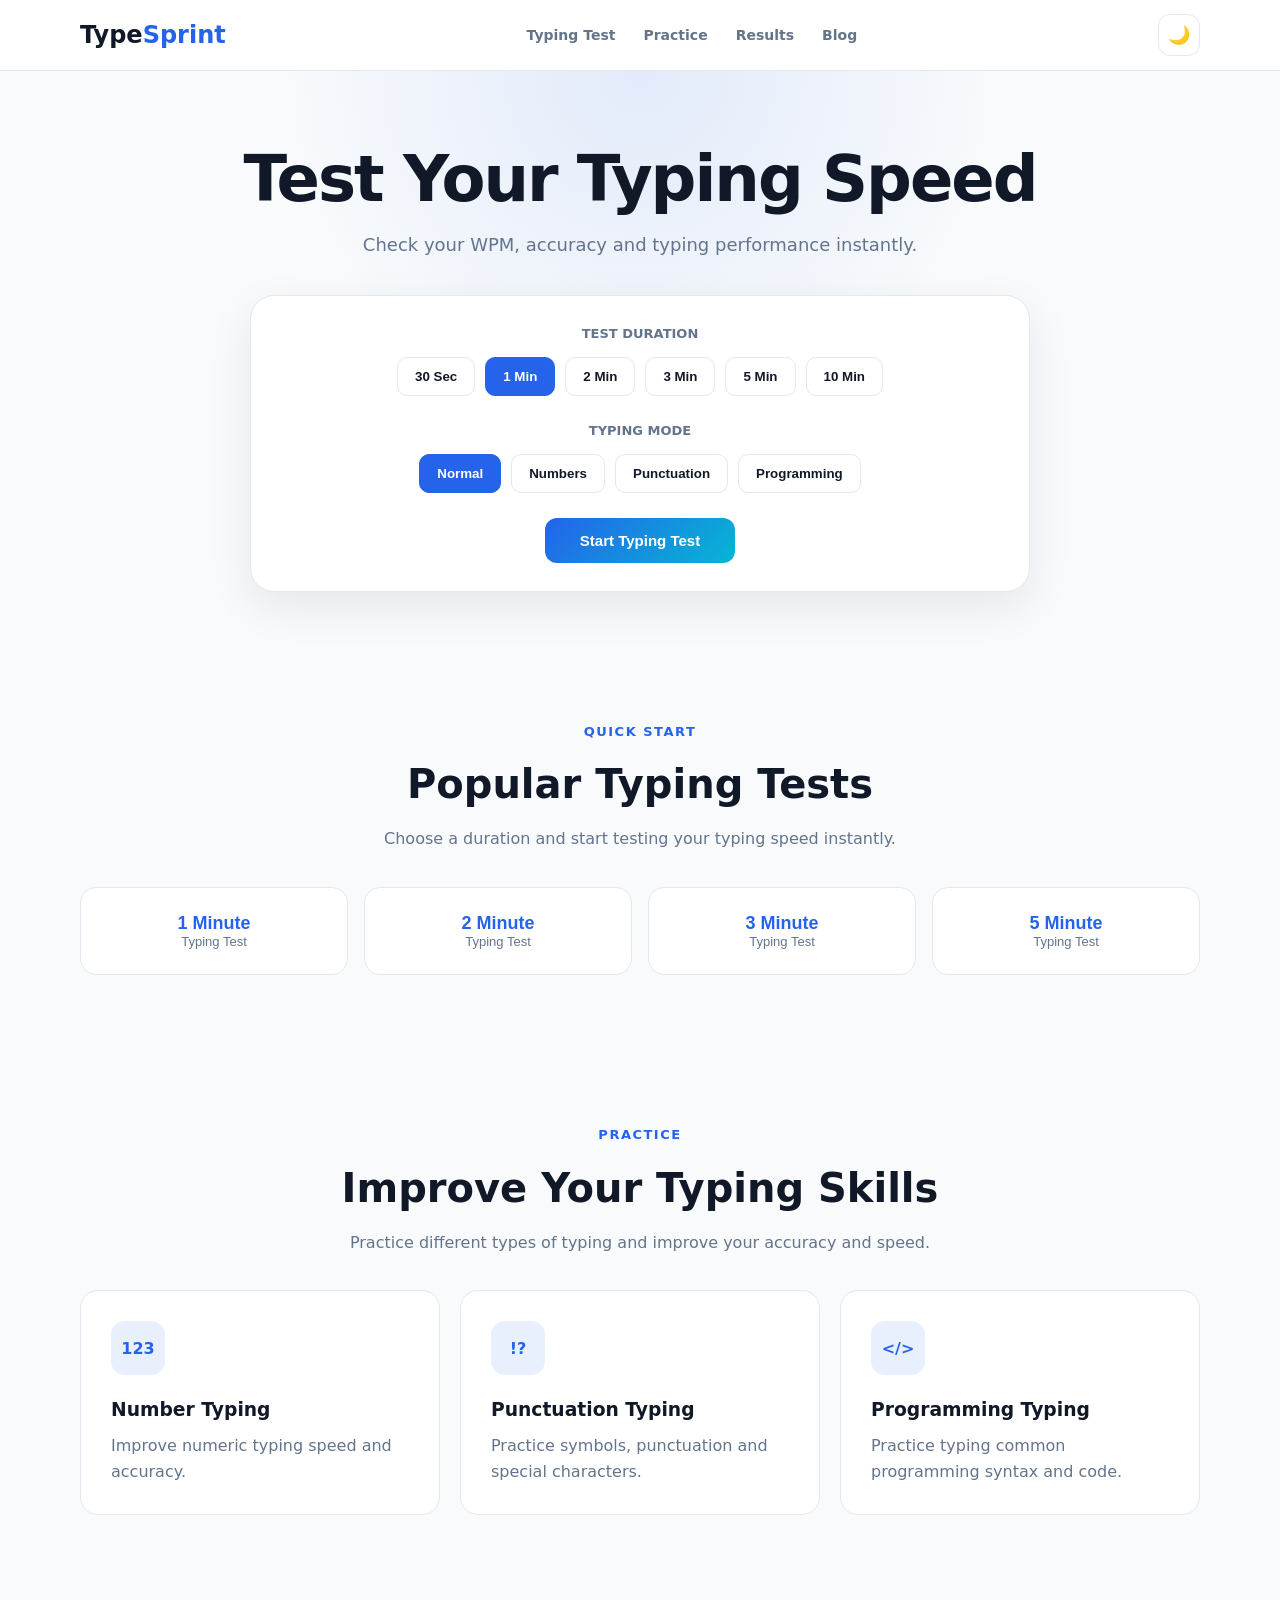
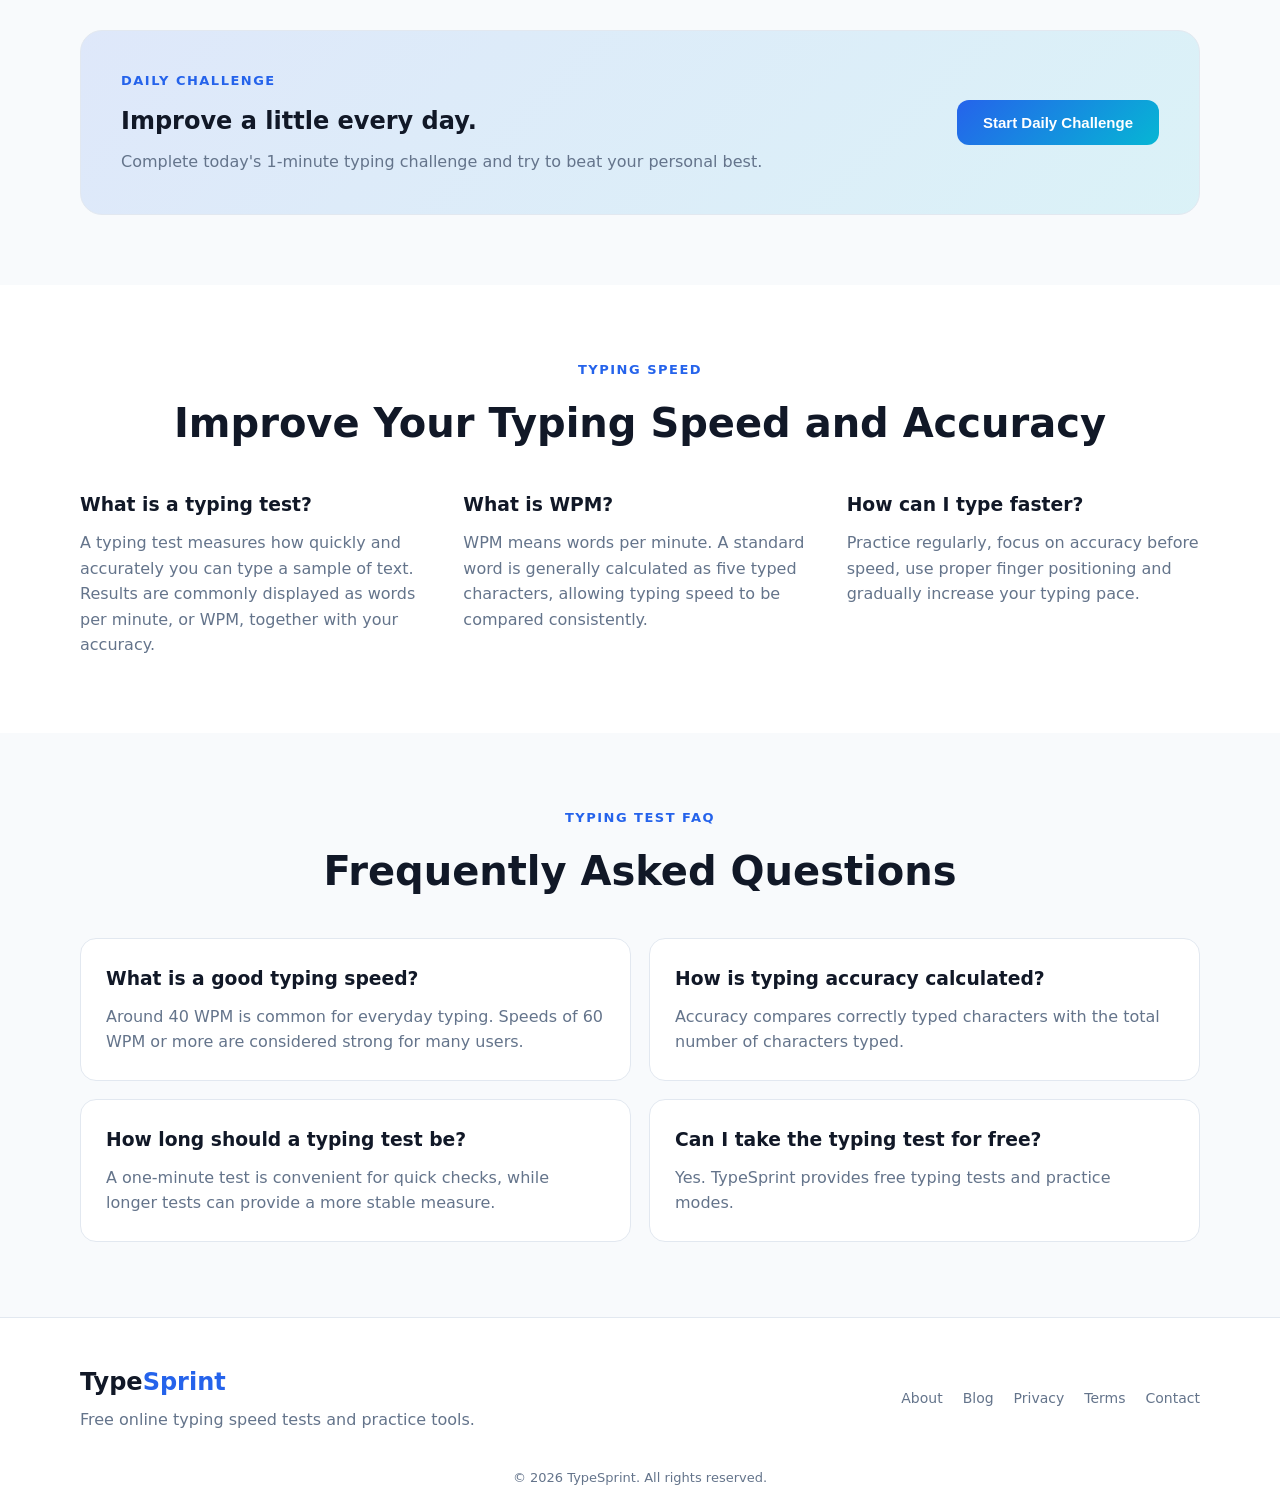
==== commit 2b94a365: "update index file" ====
--- a/index.html
+++ b/index.html
@@ -4,14 +4,23 @@
     <meta charset="UTF-8">
     <meta name="viewport" content="width=device-width, initial-scale=1.0">
 
-    <title>TypeSprint - Free Online Typing Speed Test</title>
+    <title>Free Typing Speed Test - Check WPM & Accuracy | TypeSprint</title>
 
     <meta
         name="description"
-        content="Take a free online typing speed test with TypeSprint. Measure WPM, accuracy and errors with timed typing tests for normal text, numbers, punctuation and programming."
+        content="Take a free online typing speed test with TypeSprint. Check your WPM, accuracy and typing performance with 30-second, 1-minute, 2-minute, 3-minute, 5-minute and 10-minute typing tests."
     >
 
+    <meta name="robots" content="index, follow">
+
+    <link
+        rel="canonical"
+        href="https://typesprint-eao.pages.dev/"
+    >
+
     <link rel="stylesheet" href="styles.css">
+    <script async src="https://pagead2.googlesyndication.com/pagead/js/adsbygoogle.js?client=ca-pub-9395541605127084"
+     crossorigin="anonymous"></script>
 </head>
 
 <body>
@@ -43,10 +52,6 @@
 <section class="hero">
 
     <div class="container">
-
-        <p class="eyebrow">
-            FREE ONLINE TYPING SPEED TEST
-        </p>
 
         <h1>
             Test Your Typing Speed
